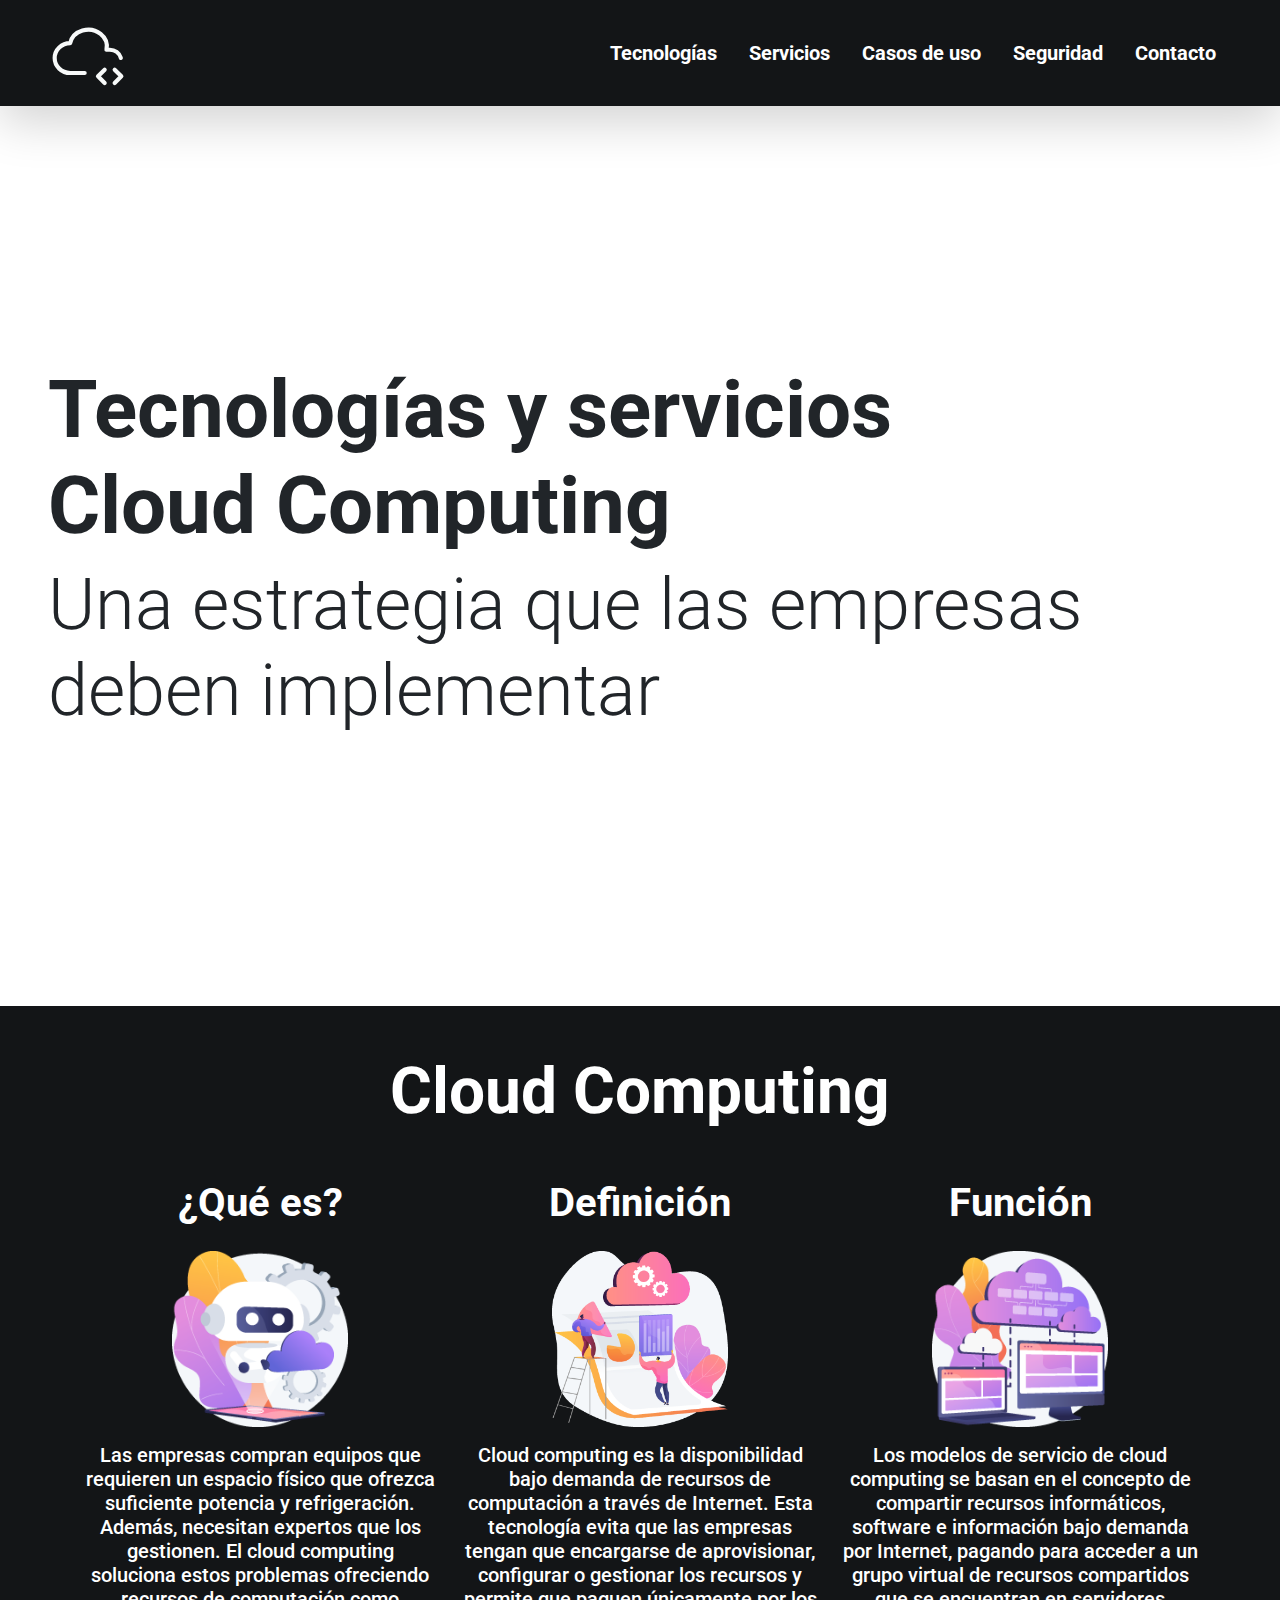
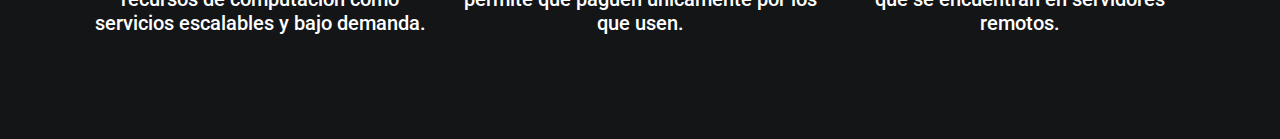
==== index.html @ e3ec77ed "Se retocan header, hero y main." ====
<!DOCTYPE html>
<html lang="en">
  <head>
    <meta charset="UTF-8" />
    <meta name="viewport" content="width=device-width, initial-scale=1.0" />
    <title>HECA - Trabajo Final :: Inicio</title>
    <!-- BOOTSTRAP -->
    <link
      href="https://cdn.jsdelivr.net/npm/bootstrap@5.3.3/dist/css/bootstrap.min.css"
      rel="stylesheet"
      integrity="sha384-QWTKZyjpPEjISv5WaRU9OFeRpok6YctnYmDr5pNlyT2bRjXh0JMhjY6hW+ALEwIH"
      crossorigin="anonymous"
    />
    <!-- GOOGLE FONTS -->
    <link rel="preconnect" href="https://fonts.googleapis.com" />
    <link rel="preconnect" href="https://fonts.gstatic.com" crossorigin />
    <link
      href="https://fonts.googleapis.com/css2?family=Roboto:ital,wght@0,100;0,300;0,400;0,500;0,700;0,900;1,100;1,300;1,400;1,500;1,700;1,900&display=swap"
      rel="stylesheet"
    />
    <!-- CSS PERSONALIZADO -->
    <link rel="stylesheet" href="css/styles.css" />
  </head>
  <body>
    <!-- HEADER -->
    <header class="px-5 shadow-lg">
      <!-- NAVEGACION -->
      <nav class="navbar navbar-expand-lg">
        <div class="container-fluid px-0">
          <!-- LOGO -->
          <a class="navbar-brand" href="index.html">
            <svg
              xmlns="http://www.w3.org/2000/svg"
              class="icon icon-tabler icon-tabler-cloud-code"
              width="80"
              height="80"
              viewBox="0 0 24 24"
              stroke-width="1.25"
              stroke="#f7f9f9"
              fill="none"
              stroke-linecap="round"
              stroke-linejoin="round"
            >
              <path stroke="none" d="M0 0h24v24H0z" fill="none" />
              <path
                d="M11 18.004h-4.343c-2.572 -.004 -4.657 -2.011 -4.657 -4.487c0 -2.475 2.085 -4.482 4.657 -4.482c.393 -1.762 1.794 -3.2 3.675 -3.773c1.88 -.572 3.956 -.193 5.444 1c1.488 1.19 2.162 3.007 1.77 4.769h.99a3.468 3.468 0 0 1 3.307 2.444"
              />
              <path d="M20 21l2 -2l-2 -2" />
              <path d="M17 17l-2 2l2 2" />
            </svg>
          </a>
          <!-- BOTON HAMBURGESA REPSONSIVE -->
          <button
            id="nav-boton"
            class="navbar-toggler"
            type="button"
            data-bs-toggle="collapse"
            data-bs-target="#navbarText"
            aria-controls="navbarText"
            aria-expanded="false"
            aria-label="Toggle navigation"
          >
            <span class="navbar-toggler-icon"></span>
          </button>
          <!-- ENLACES -->
          <div
            class="collapse navbar-collapse justify-content-end"
            id="navbarText"
          >
            <!-- ENLACES -->
            <ul
              id="nav-desktop"
              class="nav fw-bold flex-sm-column justify-content-center align-items-center flex-lg-row"
            >
              <li class="nav-item">
                <a
                  class="nav-link fs-5 text-white link-warning"
                  href="tecnologias.html"
                  >Tecnologías</a
                >
              </li>
              <li class="nav-item">
                <a
                  class="nav-link fs-5 text-white link-warning"
                  href="servicios.html"
                  >Servicios</a
                >
              </li>
              <li class="nav-item">
                <a
                  class="nav-link fs-5 text-white link-warning"
                  href="casos-de-uso.html"
                  >Casos de uso</a
                >
              </li>
              <li class="nav-item">
                <a
                  class="nav-link fs-5 text-white link-warning"
                  href="seguridad.html"
                  >Seguridad</a
                >
              </li>
              <li class="nav-item">
                <a
                  class="nav-link fs-5 text-white link-warning"
                  href="contacto.html"
                  >Contacto</a
                >
              </li>
            </ul>
          </div>
        </div>
      </nav>
    </header>

    <!-- HERO -->
    <section id="parallax" class="hero p-5 d-flex align-items-center parallax">
      <div class="content">
        <h1 class="display-1 fw-bold">
          Tecnologías y servicios <br />
          Cloud Computing
        </h1>
        <p class="display-2 fw-light">
          Una estrategia que las empresas<br />
          deben implementar
        </p>
      </div>
    </section>

    <!-- MAIN -->
    <main id="main" class="col text-white p-5">
      <div class="container text-center">
        <div class="col-lg">
          <!-- TITULO -->
          <div class="row-lg">
            <h2 class="display-3 fw-bold mb-5">Cloud Computing</h2>
          </div>
          <!-- TEXTOS -->
          <div class="row row-sm">
            <!-- QUE ES -->
            <div class="col-lg-4 row-sm mb-sm-5">
              <div class="row mb-lg-3">
                <h3 class="display-6 fw-bold">¿Qué es?</h3>
              </div>
              <div class="row justify-content-center mb-lg-3">
                <img
                  class="main-container-img-1"
                  src="img/main-funcion.png"
                  style="width: 200px"
                  alt="Imagen de ¿Qué es?"
                />
              </div>
              <div class="row">
                <p class="h5">
                  Las empresas compran equipos que requieren un espacio físico
                  que ofrezca suficiente potencia y refrigeración. Además,
                  necesitan expertos que los gestionen. El cloud computing
                  soluciona estos problemas ofreciendo recursos de computación
                  como servicios escalables y bajo demanda.
                </p>
              </div>
            </div>
            <!-- DEFINICION -->
            <div class="col-lg-4 row-sm mb-sm-5">
              <div class="row mb-lg-3">
                <h3 class="display-6 fw-bold">Definición</h3>
              </div>
              <div class="row justify-content-center mb-lg-3">
                <img
                  class="main-container-img-2"
                  src="img/main-servicios.png"
                  style="width: 200px"
                  alt="Imagen de ¿Qué es?"
                />
              </div>
              <div class="row">
                <p class="h5">
                  Cloud computing es la disponibilidad bajo demanda de recursos
                  de computación a través de Internet. Esta tecnología evita que
                  las empresas tengan que encargarse de aprovisionar, configurar
                  o gestionar los recursos y permite que paguen únicamente por
                  los que usen.
                </p>
              </div>
            </div>
            <!-- FUNCION -->
            <div class="col-lg-4 row-sm">
              <div class="row mb-lg-3">
                <h3 class="display-6 fw-bold">Función</h3>
              </div>
              <div class="row justify-content-center mb-lg-3">
                <img
                  class="main-container-img-2"
                  src="img/main-definicion.png"
                  style="width: 200px"
                  alt="Imagen de ¿Qué es?"
                />
              </div>
              <div class="row">
                <p class="h5">
                  Los modelos de servicio de cloud computing se basan en el
                  concepto de compartir recursos informáticos, software e
                  información bajo demanda por Internet, pagando para acceder a
                  un grupo virtual de recursos compartidos que se encuentran en
                  servidores remotos.
                </p>
              </div>
            </div>
          </div>
        </div>
      </div>
    </main>

    <script
      src="https://cdn.jsdelivr.net/npm/bootstrap@5.3.3/dist/js/bootstrap.bundle.min.js"
      integrity="sha384-YvpcrYf0tY3lHB60NNkmXc5s9fDVZLESaAA55NDzOxhy9GkcIdslK1eN7N6jIeHz"
      crossorigin="anonymous"
    ></script>
    <script src="js/navegacion.js"></script>
  </body>
</html>
---- css/styles.css ----
/* PALETA DE COLORES PERSONALIZADA */
:root {
  --oscuro: #131517;
  --blanco: #f7f9f9;
  --amarillo: #ffc300;
  --celeste: #aed6f1;
  --verdeFuerte: #27ae60;
  --verdesuave: #daf7a6;
  --rojo: #de3f33;
  --coral: #ff7f50;
  --fontmain: "Roboto", sans-serif;
}

/* GLOBALES */
body {
  font-family: var(--fontmain);
}

header {
  background-color: var(--oscuro);
}

/* HEADER */
.navbar-toggler {
  background-color: var(--blanco);
}

/* HERO */
.parallax {
  height: 100vh;
  background-attachment: fixed;
  background-position: center;
  background-repeat: no-repeat;
  background-size: cover;
  position: relative;
}

/* EFECTO PARALLAX PARA EL HERO */
#parallax {
  /* background-image: url("/img/img-hero-1.jpg"); */
  /* background-image: url("/img/img-hero-2.webp"); */
  /* background-image: url("/img/img-hero-3.jpg"); */
}

/* CONTENIDO DEL PARALLAX */
.content {
  animation: fadeIn 2s ease-out;
}

/* ANIMACIONES PARA EL CONTENIDO */
@keyframes fadeIn {
  0% {
    opacity: 0;
    transform: translateY(50px);
  }
  100% {
    opacity: 1;
    transform: translateY(0px);
  }
}

/* MAIN */
#main {
  background-color: var(--oscuro);
}
.main-container-img-1:hover {
  transform: rotate(5deg) translateX(25px);
}
.main-container-img-2:hover {
  transform: rotate(5deg) translateX(-25px);
}
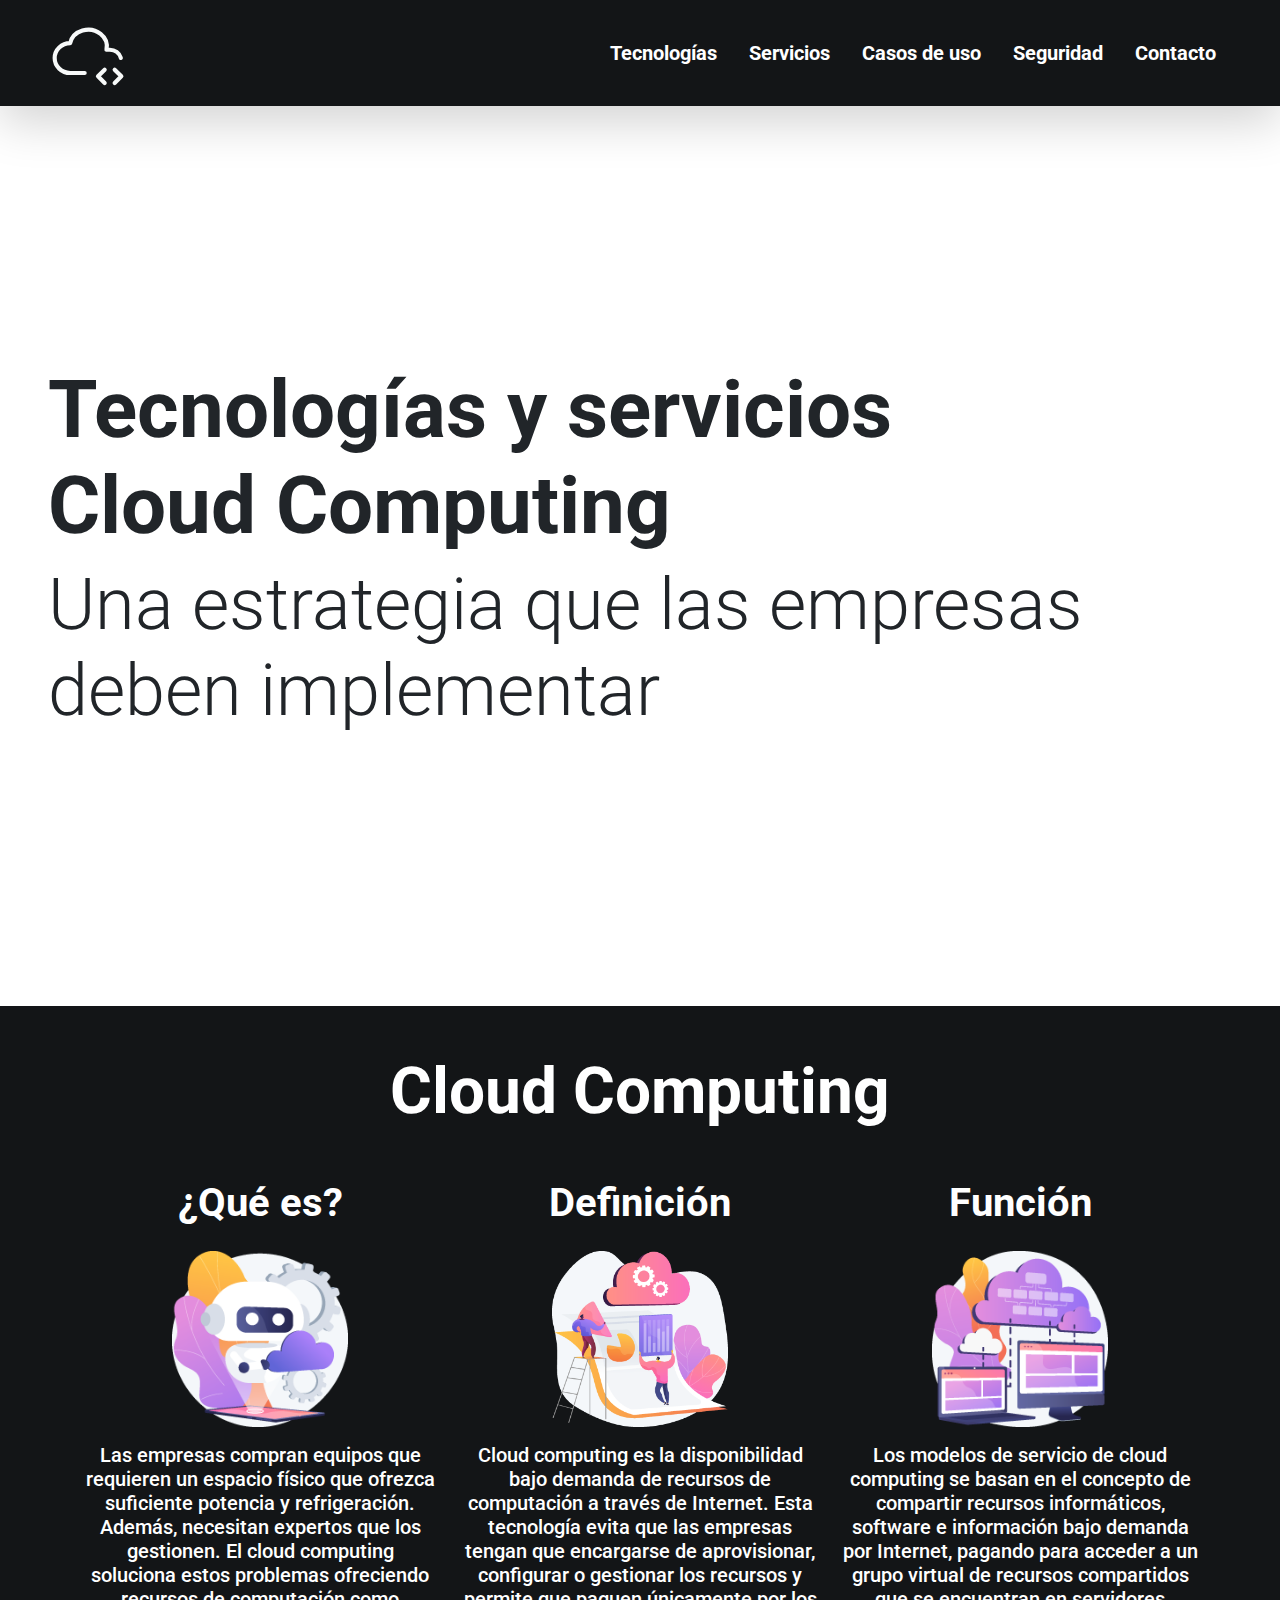
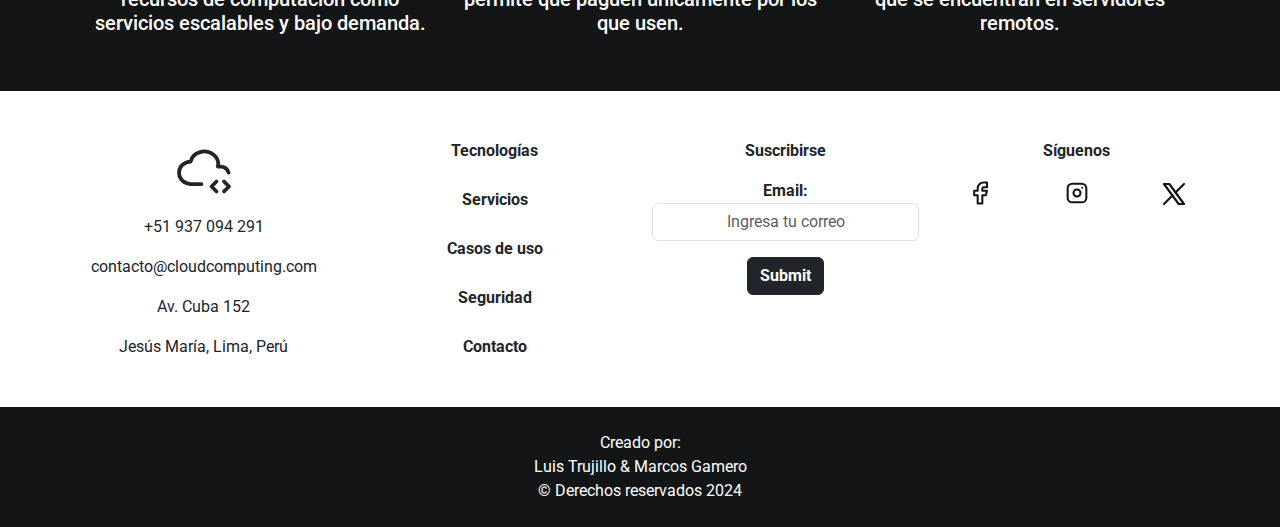
==== commit fcc35ad1: "Se retocan header, hero y main. Se agrega footer." ====
--- a/index.html
+++ b/index.html
@@ -138,7 +138,7 @@
           <!-- TEXTOS -->
           <div class="row row-sm">
             <!-- QUE ES -->
-            <div class="col-lg-4 row-sm mb-sm-5">
+            <div class="col-lg-4 row-sm mb-lg-0 mb-sm-5">
               <div class="row mb-lg-3">
                 <h3 class="display-6 fw-bold">¿Qué es?</h3>
               </div>
@@ -161,7 +161,7 @@
               </div>
             </div>
             <!-- DEFINICION -->
-            <div class="col-lg-4 row-sm mb-sm-5">
+            <div class="col-lg-4 row-sm mb-lg-0 mb-sm-5">
               <div class="row mb-lg-3">
                 <h3 class="display-6 fw-bold">Definición</h3>
               </div>
@@ -184,7 +184,7 @@
               </div>
             </div>
             <!-- FUNCION -->
-            <div class="col-lg-4 row-sm">
+            <div class="col-lg-4 row-sm mb-lg-0">
               <div class="row mb-lg-3">
                 <h3 class="display-6 fw-bold">Función</h3>
               </div>
@@ -211,11 +211,161 @@
       </div>
     </main>
 
+    <!-- FOOTER -->
+    <footer id="footer" class="d-flex flex-column align-items-center">
+      <div class="container text-center px-0 py-5 mx-0">
+        <div class="col">
+          <div class="footer-container row">
+            <!-- INFORMACION -->
+            <div class="col row-sm d-flex flex-column gap-3 align-items-center">
+              <a class="navbar-brand" href="index.html">
+                <svg
+                  xmlns="http://www.w3.org/2000/svg"
+                  width="60"
+                  height="60"
+                  viewBox="0 0 24 24"
+                  fill="none"
+                  stroke="currentColor"
+                  stroke-width="1.5"
+                  stroke-linecap="round"
+                  stroke-linejoin="round"
+                >
+                  <path
+                    d="M11 18.004h-4.343c-2.572 -.004 -4.657 -2.011 -4.657 -4.487c0 -2.475 2.085 -4.482 4.657 -4.482c.393 -1.762 1.794 -3.2 3.675 -3.773c1.88 -.572 3.956 -.193 5.444 1c1.488 1.19 2.162 3.007 1.77 4.769h.99a3.468 3.468 0 0 1 3.307 2.444"
+                  />
+                  <path d="M20 21l2 -2l-2 -2" />
+                  <path d="M17 17l-2 2l2 2" />
+                </svg>
+              </a>
+              <p class="mb-0">+51 937 094 291</p>
+              <p class="mb-0">contacto@cloudcomputing.com</p>
+              <p class="mb-0">Av. Cuba 152</p>
+              <p class="mb-0">Jesús María, Lima, Perú</p>
+            </div>
+            <!-- ENLACES -->
+            <div class="col row-sm d-flex flex-column justify-content-between">
+              <a
+                class="text-dark fw-bold link-warning text-decoration-none"
+                href="tecnologias.html#main-tecnologias"
+                >Tecnologías</a
+              >
+              <a
+                class="text-dark fw-bold link-warning text-decoration-none"
+                href="servicios.html#main-servicios"
+                >Servicios</a
+              >
+              <a
+                class="text-dark fw-bold link-warning text-decoration-none"
+                href="casos-de-uso.html#main-casos-de-uso"
+                >Casos de uso</a
+              >
+              <a
+                class="text-dark fw-bold link-warning text-decoration-none"
+                href="seguridad.html"
+                >Seguridad</a
+              >
+              <a
+                class="text-dark fw-bold link-warning text-decoration-none"
+                href="contacto.html#main-contacto"
+                >Contacto</a
+              >
+            </div>
+            <!-- SUSCRIPCION -->
+            <div class="col row-sm d-flex flex-column">
+              <p class="fw-bold mb-3">Suscribirse</p>
+              <form>
+                <div class="form-group mb-3">
+                  <label class="fw-bold" for="email">Email:</label>
+                  <input
+                    type="email"
+                    class="form-control text-center"
+                    id="email"
+                    aria-describedby="emailHelp"
+                    placeholder="Ingresa tu correo"
+                  />
+                </div>
+                <button type="submit" class="btn fw-bold btn-dark">
+                  Submit
+                </button>
+              </form>
+            </div>
+            <!-- REDES SOCIALES -->
+            <div class="col row-sm d-flex flex-column">
+              <p class="fw-bold">Síguenos</p>
+              <div class="row">
+                <a class="col-sm" href="https://www.facebook.com/?locale=es_LA">
+                  <svg
+                    xmlns="http://www.w3.org/2000/svg"
+                    viewBox="0 0 24 24"
+                    fill="none"
+                    stroke="#131517"
+                    stroke-linecap="round"
+                    stroke-linejoin="round"
+                    width="28"
+                    height="28"
+                    stroke-width="1.75"
+                  >
+                    <path
+                      d="M7 10v4h3v7h4v-7h3l1 -4h-4v-2a1 1 0 0 1 1 -1h3v-4h-3a5 5 0 0 0 -5 5v2h-3"
+                    ></path>
+                  </svg>
+                </a>
+                <a class="col-sm" href="https://www.instagram.com/">
+                  <svg
+                    xmlns="http://www.w3.org/2000/svg"
+                    viewBox="0 0 24 24"
+                    fill="none"
+                    stroke="#131517"
+                    stroke-linecap="round"
+                    stroke-linejoin="round"
+                    width="28"
+                    height="28"
+                    stroke-width="1.75"
+                  >
+                    <path
+                      d="M4 4m0 4a4 4 0 0 1 4 -4h8a4 4 0 0 1 4 4v8a4 4 0 0 1 -4 4h-8a4 4 0 0 1 -4 -4z"
+                    ></path>
+                    <path d="M12 12m-3 0a3 3 0 1 0 6 0a3 3 0 1 0 -6 0"></path>
+                    <path d="M16.5 7.5l0 .01"></path>
+                  </svg>
+                </a>
+                <a class="col" href="https://twitter.com/">
+                  <svg
+                    xmlns="http://www.w3.org/2000/svg"
+                    class="icon icon-tabler icon-tabler-brand-x"
+                    width="30"
+                    height="30"
+                    viewBox="0 0 24 24"
+                    stroke-width="1.75"
+                    stroke="#131517"
+                    fill="none"
+                    stroke-linecap="round"
+                    stroke-linejoin="round"
+                  >
+                    <path stroke="none" d="M0 0h24v24H0z" fill="none" />
+                    <path d="M4 4l11.733 16h4.267l-11.733 -16z" />
+                    <path d="M4 20l6.768 -6.768m2.46 -2.46l6.772 -6.772" />
+                  </svg>
+                </a>
+              </div>
+            </div>
+          </div>
+        </div>
+      </div>
+
+      <div class="footer-copy container text-center m-0 px-0 py-4 mw-100">
+        <p class="text-white mb-0">
+          Creado por: <br />
+          Luis Trujillo & Marcos Gamero <br />
+          © Derechos reservados 2024
+        </p>
+      </div>
+    </footer>
+
     <script
       src="https://cdn.jsdelivr.net/npm/bootstrap@5.3.3/dist/js/bootstrap.bundle.min.js"
       integrity="sha384-YvpcrYf0tY3lHB60NNkmXc5s9fDVZLESaAA55NDzOxhy9GkcIdslK1eN7N6jIeHz"
       crossorigin="anonymous"
     ></script>
-    <script src="js/navegacion.js"></script>
   </body>
 </html>
--- a/css/styles.css
+++ b/css/styles.css
@@ -69,3 +69,15 @@
 .main-container-img-2:hover {
   transform: rotate(5deg) translateX(-25px);
 }
+
+/* FOOTER */
+@media (width <= 767px) {
+  .footer-container {
+    display: flex;
+    flex-direction: column;
+    gap: 16px;
+  }
+}
+.footer-copy {
+  background-color: var(--oscuro);
+}
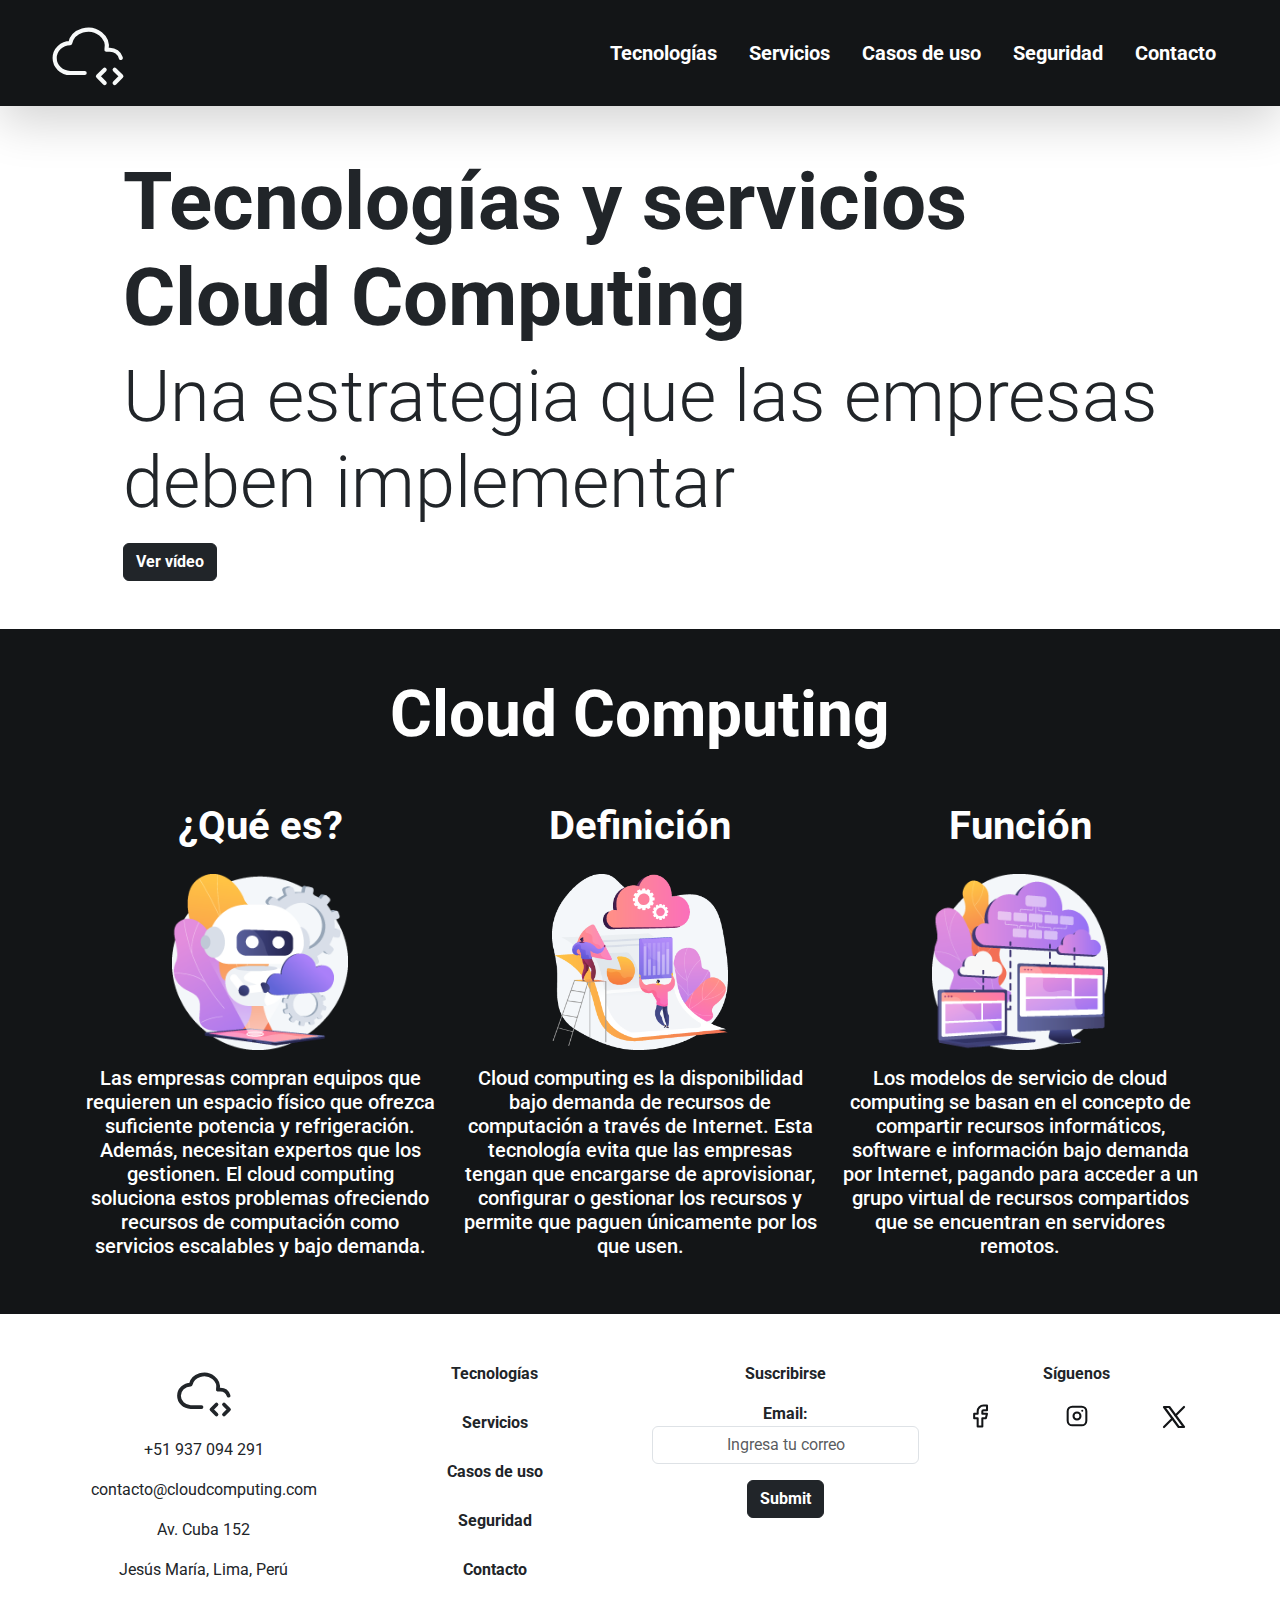
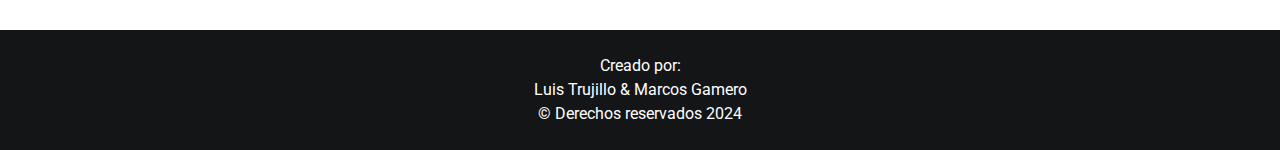
==== commit 3b4429ff: "Se modifica todos los elementos del idnex.html tanto para desktop como para mobile" ====
--- a/index.html
+++ b/index.html
@@ -114,8 +114,12 @@
     </header>
 
     <!-- HERO -->
-    <section id="parallax" class="hero p-5 d-flex align-items-center parallax">
+    <section
+      id="parallax"
+      class="hero p-5 d-flex flex-column align-items-center parallax"
+    >
       <div class="content">
+        <!-- TITULOS -->
         <h1 class="display-1 fw-bold">
           Tecnologías y servicios <br />
           Cloud Computing
@@ -124,6 +128,74 @@
           Una estrategia que las empresas<br />
           deben implementar
         </p>
+        <!-- MODAL -->
+        <!-- BOTON MODAL -->
+        <button
+          type="button"
+          class="btn btn-dark fw-bold"
+          data-bs-toggle="modal"
+          data-bs-target="#exampleModal"
+        >
+          Ver vídeo
+        </button>
+
+        <!-- Modal -->
+        <div
+          class="modal fade"
+          id="exampleModal"
+          tabindex="-1"
+          aria-labelledby="exampleModalLabel"
+          aria-hidden="true"
+        >
+          <div class="modal-dialog modal-dialog-centered">
+            <div class="modal-content">
+              <!-- MODAL HEADER -->
+              <div class="modal-header">
+                <h1 class="modal-title fs-5" id="exampleModalLabel">
+                  CLOUD COMPUTING
+                </h1>
+                <button
+                  type="button"
+                  class="btn-close"
+                  data-bs-dismiss="modal"
+                  aria-label="Close"
+                ></button>
+              </div>
+              <!-- MODAL BODY -->
+              <div class="modal-body mw-100">
+                <iframe
+                  width="426"
+                  height="240"
+                  src="https://www.youtube.com/embed/h4Af5bbFAq0"
+                  title="¿Qué es la nube (cloud computing)? - La mejor explicación en español"
+                  frameborder="0"
+                  allow="accelerometer; autoplay; clipboard-write; encrypted-media; gyroscope; picture-in-picture; web-share"
+                  referrerpolicy="strict-origin-when-cross-origin"
+                  allowfullscreen
+                ></iframe>
+              </div>
+              <!-- MODAL FOOTER -->
+              <div class="modal-footer">
+                <button
+                  type="button"
+                  class="btn btn-danger"
+                  data-bs-dismiss="modal"
+                >
+                  Close
+                </button>
+                <button type="button" class="btn btn-success">
+                  <a
+                    class="nav-link text-white"
+                    href="https://www.youtube.com/watch?v=h4Af5bbFAq0&ab_channel=EDteam"
+                    target="_blank"
+                    rel="noopener noreferrer"
+                    >Ir</a
+                  >
+                </button>
+              </div>
+            </div>
+          </div>
+        </div>
       </div>
     </section>
 
@@ -242,6 +314,9 @@
               <p class="mb-0">Av. Cuba 152</p>
               <p class="mb-0">Jesús María, Lima, Perú</p>
             </div>
+
+            <hr class="footer-linea border-2 border-dark mt-3" />
+
             <!-- ENLACES -->
             <div class="col row-sm d-flex flex-column justify-content-between">
               <a
@@ -270,6 +345,9 @@
                 >Contacto</a
               >
             </div>
+
+            <hr class="footer-linea border-2 border-dark mt-3" />
+
             <!-- SUSCRIPCION -->
             <div class="col row-sm d-flex flex-column">
               <p class="fw-bold mb-3">Suscribirse</p>
@@ -289,11 +367,17 @@
                 </button>
               </form>
             </div>
+
+            <hr class="footer-linea border-2 border-dark mt-3" />
+
             <!-- REDES SOCIALES -->
             <div class="col row-sm d-flex flex-column">
               <p class="fw-bold">Síguenos</p>
-              <div class="row">
-                <a class="col-sm" href="https://www.facebook.com/?locale=es_LA">
+              <div class="row rrss">
+                <a
+                  class="col col-sm"
+                  href="https://www.facebook.com/?locale=es_LA"
+                >
                   <svg
                     xmlns="http://www.w3.org/2000/svg"
                     viewBox="0 0 24 24"
@@ -310,7 +394,7 @@
                     ></path>
                   </svg>
                 </a>
-                <a class="col-sm" href="https://www.instagram.com/">
+                <a class="col col-sm" href="https://www.instagram.com/">
                   <svg
                     xmlns="http://www.w3.org/2000/svg"
                     viewBox="0 0 24 24"
--- a/css/styles.css
+++ b/css/styles.css
@@ -27,7 +27,7 @@
 
 /* HERO */
 .parallax {
-  height: 100vh;
+  /* height: 100vh; */
   background-attachment: fixed;
   background-position: center;
   background-repeat: no-repeat;
@@ -78,6 +78,20 @@
     gap: 16px;
   }
 }
+@media (width <= 767px) {
+  .footer-linea {
+    display: block;
+  }
+  .rrss {
+    display: flex;
+    flex-direction: row;
+  }
+}
+@media (width > 767px) {
+  .footer-linea {
+    display: none;
+  }
+}
 .footer-copy {
   background-color: var(--oscuro);
 }
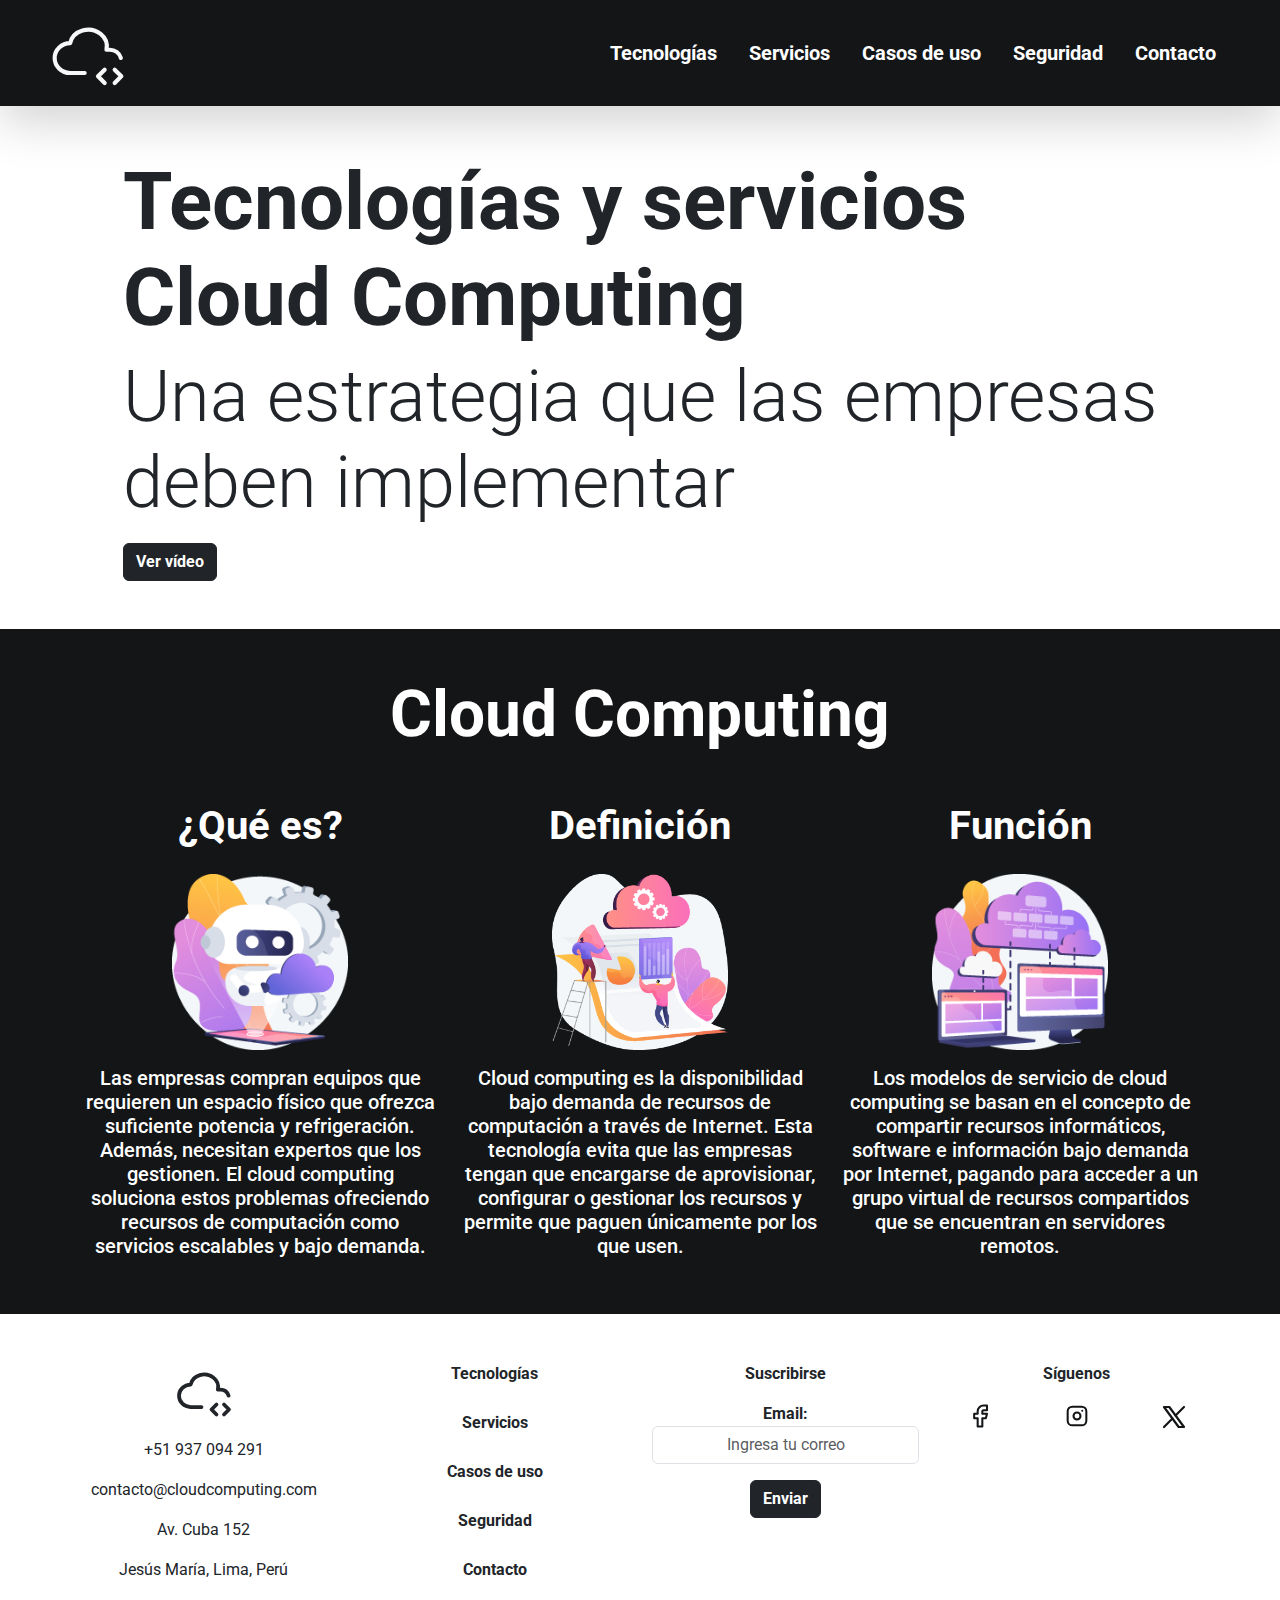
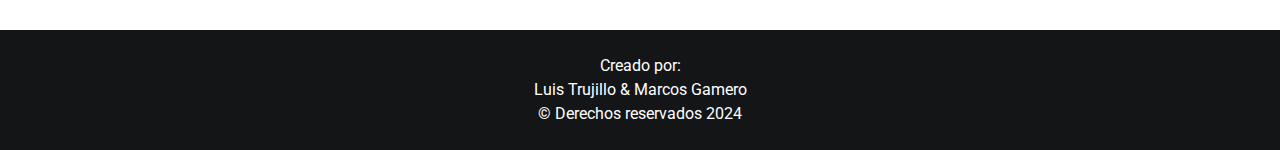
==== commit 7a720ce7: "Se modifica index, tecnologias y contacto.html. Se finaliza casos-de-uso.html. Se agregan imagenes p" ====
--- a/index.html
+++ b/index.html
@@ -70,7 +70,7 @@
             <!-- ENLACES -->
             <ul
               id="nav-desktop"
-              class="nav fw-bold flex-sm-column justify-content-center align-items-center flex-lg-row"
+              class="nav fw-bold flex-md-col flex-lg-col justify-content-center align-items-center"
             >
               <li class="nav-item">
                 <a
@@ -103,7 +103,7 @@
               <li class="nav-item">
                 <a
                   class="nav-link fs-5 text-white link-warning"
-                  href="contacto.html"
+                  href="contacto.html#main-contacto"
                   >Contacto</a
                 >
               </li>
@@ -164,6 +164,7 @@
               <!-- MODAL BODY -->
               <div class="modal-body mw-100">
                 <iframe
+                  class="modal-body-mobile"
                   width="426"
                   height="240"
                   src="https://www.youtube.com/embed/h4Af5bbFAq0"
@@ -178,14 +179,14 @@
               <div class="modal-footer">
                 <button
                   type="button"
-                  class="btn btn-danger"
+                  class="btn btn-danger fw-bold"
                   data-bs-dismiss="modal"
                 >
-                  Close
+                  Cerrar
                 </button>
                 <button type="button" class="btn btn-success">
                   <a
-                    class="nav-link text-white"
+                    class="nav-link text-white fw-bold"
                     href="https://www.youtube.com/watch?v=h4Af5bbFAq0&ab_channel=EDteam"
                     target="_blank"
                     rel="noopener noreferrer"
@@ -363,7 +364,7 @@
                   />
                 </div>
                 <button type="submit" class="btn fw-bold btn-dark">
-                  Submit
+                  Enviar
                 </button>
               </form>
             </div>
--- a/css/styles.css
+++ b/css/styles.css
@@ -24,6 +24,15 @@
 .navbar-toggler {
   background-color: var(--blanco);
 }
+
+@media (332px < width <= 767px) {
+  #nav-desktop {
+    display: flex;
+    flex-direction: column;
+    gap: 16px;
+  }
+}
+/* HEADER */
 
 /* HERO */
 .parallax {
@@ -58,26 +67,49 @@
     transform: translateY(0px);
   }
 }
+@media (width <= 466px) {
+  .modal-body-mobile {
+    width: 384px;
+    height: 216px;
+  }
+}
+/* HERO */
 
 /* MAIN */
-#main {
+#main,
+#main-contacto {
   background-color: var(--oscuro);
 }
+
 .main-container-img-1:hover {
   transform: rotate(5deg) translateX(25px);
 }
+
 .main-container-img-2:hover {
   transform: rotate(5deg) translateX(-25px);
 }
+
+@media (width <= 767px) {
+  .main-tecnologias-textos {
+    text-align: center;
+  }
+}
+
+.main-tecno-btn:hover {
+  border: none;
+  background-color: var(--amarillo);
+}
+
+/* MAIN */
 
 /* FOOTER */
 @media (width <= 767px) {
   .footer-container {
     display: flex;
     flex-direction: column;
-    gap: 16px;
   }
 }
+
 @media (width <= 767px) {
   .footer-linea {
     display: block;
@@ -87,11 +119,14 @@
     flex-direction: row;
   }
 }
+
 @media (width > 767px) {
   .footer-linea {
     display: none;
   }
 }
+
 .footer-copy {
   background-color: var(--oscuro);
 }
+/* FOOTER */
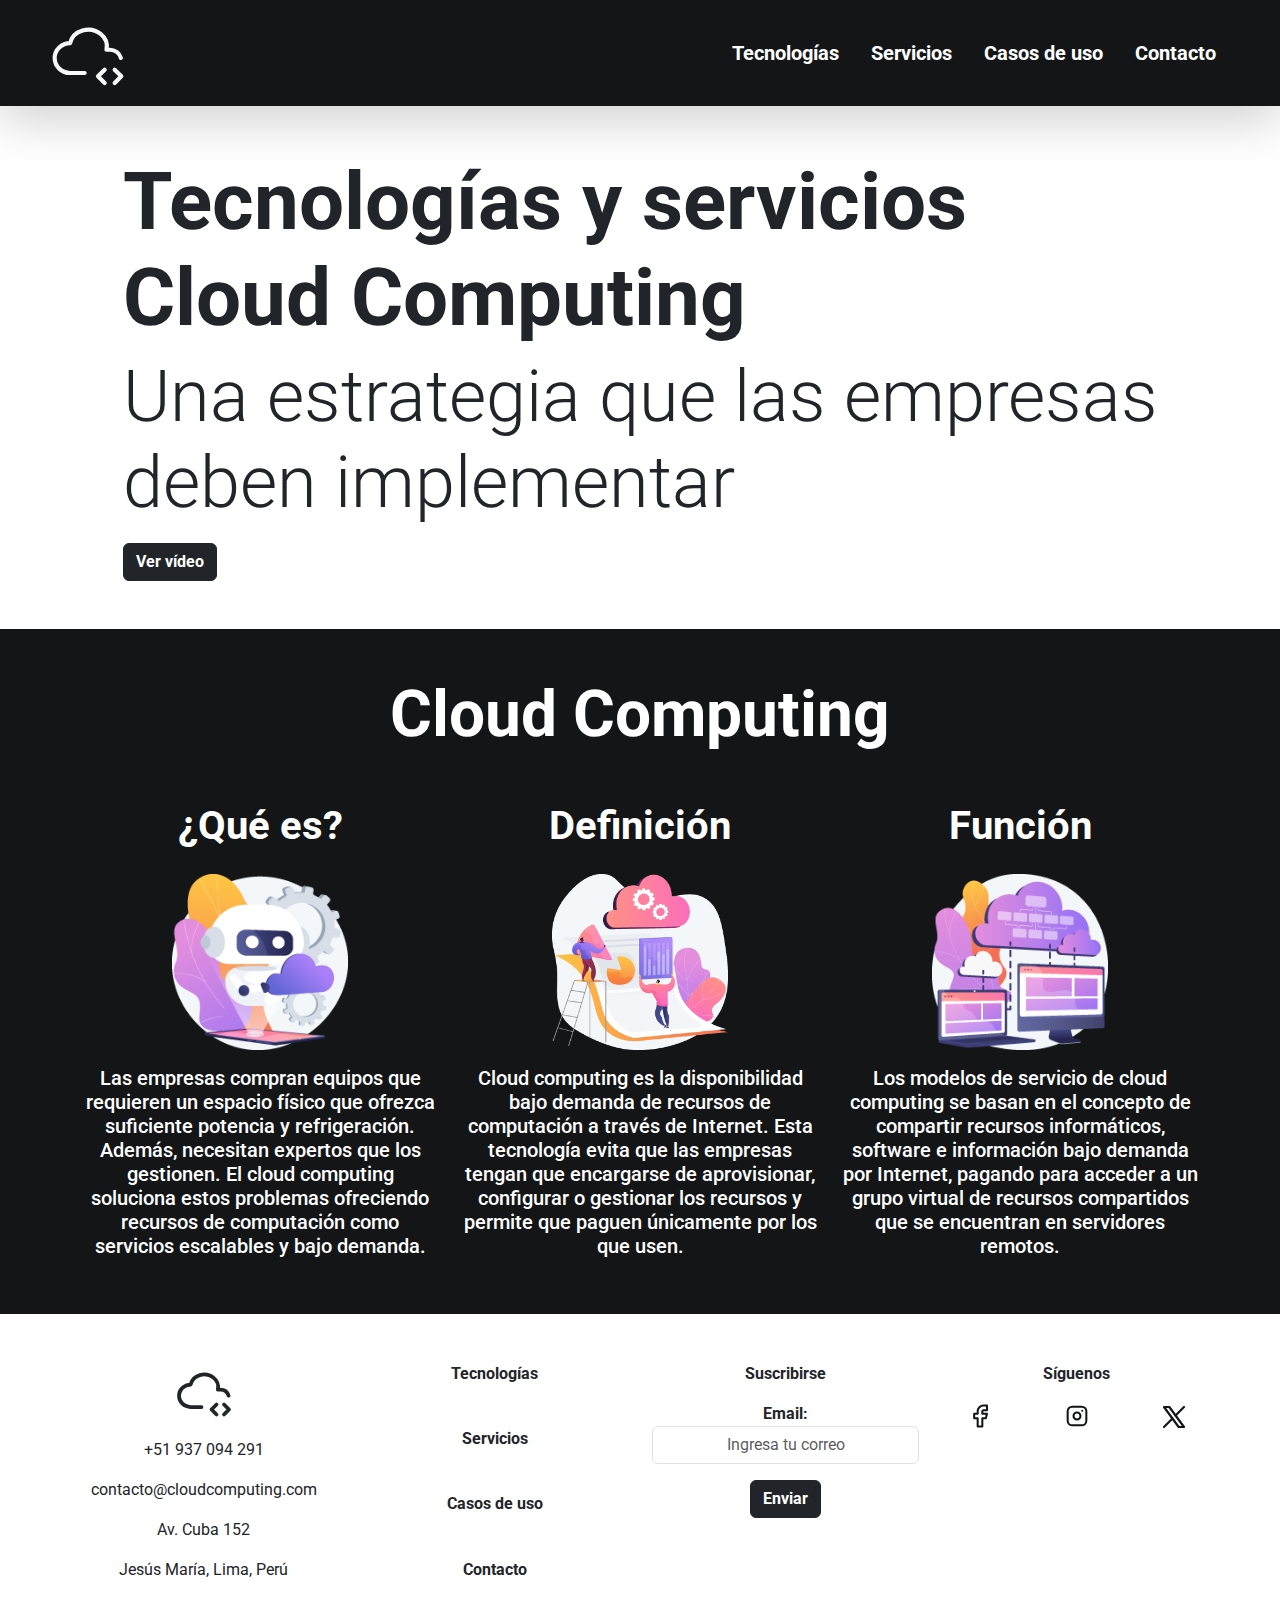
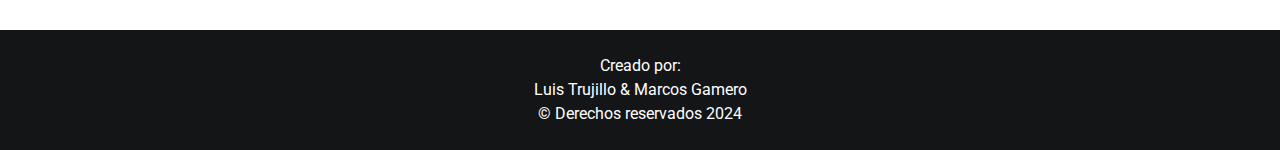
==== commit c23779b7: "Se finaliza servicios.html. Se borra el archivo seguridad.html. Se retocan todos los archivos por el" ====
--- a/index.html
+++ b/index.html
@@ -96,13 +96,6 @@
               <li class="nav-item">
                 <a
                   class="nav-link fs-5 text-white link-warning"
-                  href="seguridad.html"
-                  >Seguridad</a
-                >
-              </li>
-              <li class="nav-item">
-                <a
-                  class="nav-link fs-5 text-white link-warning"
                   href="contacto.html#main-contacto"
                   >Contacto</a
                 >
@@ -334,11 +327,6 @@
                 class="text-dark fw-bold link-warning text-decoration-none"
                 href="casos-de-uso.html#main-casos-de-uso"
                 >Casos de uso</a
-              >
-              <a
-                class="text-dark fw-bold link-warning text-decoration-none"
-                href="seguridad.html"
-                >Seguridad</a
               >
               <a
                 class="text-dark fw-bold link-warning text-decoration-none"
--- a/css/styles.css
+++ b/css/styles.css
@@ -30,6 +30,9 @@
     display: flex;
     flex-direction: column;
     gap: 16px;
+  }
+  .card-item {
+    margin-bottom: 20px;
   }
 }
 /* HEADER */
